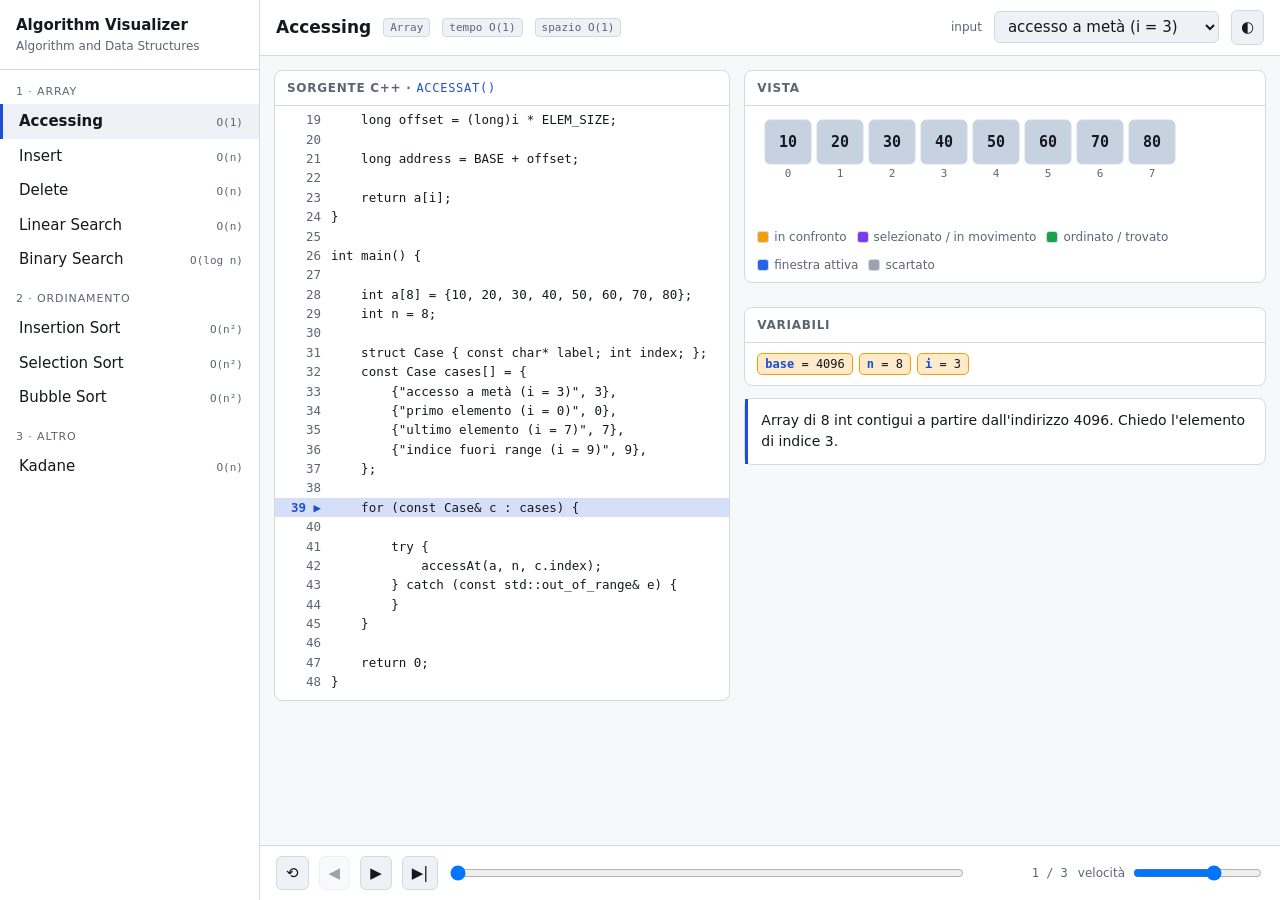
==== scripts/algorithm-visualization/web/index.html @ 58ffaa53 "feat(algo-viz): shell, array renderer and chapters 1-3 Milestone 1 of the algorithm visualizer: a sh" ====
<!DOCTYPE html>
<html lang="it" data-theme="light">
<head>
<meta charset="utf-8">
<meta name="viewport" content="width=device-width, initial-scale=1">
<title>Algorithm Visualizer</title>
<link rel="stylesheet" href="style.css">
</head>
<body>
<div id="app">

  <aside id="catalog">
    <h1>Algorithm Visualizer<small>Algorithm and Data Structures</small></h1>
    <nav id="catalog-list"></nav>
  </aside>

  <main>
    <header id="top">
      <h2 id="algo-name">—</h2>
      <span class="badge" id="badge-chapter"></span>
      <span class="badge" id="badge-time"></span>
      <span class="badge" id="badge-space"></span>
      <span class="spacer"></span>
      <label for="input-select" style="font-size:12px;color:var(--ink-dim)">input</label>
      <select id="input-select"></select>
      <button id="btn-theme" title="tema chiaro / scuro">◐</button>
    </header>

    <div class="cols">
      <section id="code-col" class="card">
        <h3>Sorgente C++ · <span id="fn-header"></span></h3>
        <pre id="code"></pre>
      </section>

      <section id="view-col">
        <div class="card">
          <h3>Vista</h3>
          <div id="primary" class="viewbox"></div>
          <div id="legend"></div>
        </div>
        <div id="panels"></div>
        <div class="card">
          <h3>Variabili</h3>
          <div id="vars"></div>
        </div>
        <div class="card">
          <div id="note"></div>
        </div>
      </section>
    </div>

    <div id="controls">
      <button id="btn-reset" title="reset (R)">⟲</button>
      <button id="btn-back" title="passo indietro (←)">◀</button>
      <button id="btn-play" title="play / pausa (Spazio)">▶</button>
      <button id="btn-fwd" title="passo avanti (→)">▶|</button>
      <input type="range" id="scrub" min="0" max="0" value="0" title="scorri la traccia">
      <span id="step-count">0 / 0</span>
      <label>velocità <input type="range" id="speed" min="0" max="100" value="65"></label>
    </div>
  </main>

</div>

<script src="catalog.js"></script>
<script src="renderers/array.js"></script>
<script src="shell.js"></script>
</body>
</html>
---- scripts/algorithm-visualization/web/style.css ----
/* Algorithm visualizer - vanilla CSS, no external font, no CDN.
   One semantic palette shared by every renderer: "being compared" must look the
   same in an array and in a graph, otherwise the student cannot carry the
   intuition from one chapter to the next. */

:root {
  --bg: #f7f8fa;
  --panel: #ffffff;
  --panel-2: #eef1f5;
  --ink: #14181f;
  --ink-dim: #5c6673;
  --line: #d3d9e0;
  --accent: #1d4ed8;

  --c-compare:  #f59e0b;
  --c-selected: #7c3aed;
  --c-swap:     #db2777;
  --c-sorted:   #16a34a;
  --c-visited:  #0e7490;
  --c-frontier: #2563eb;
  --c-excluded: #9aa3af;
  --c-error:    #dc2626;
  --c-neutral:  #c7d2e0;

  --anim-ms: 300ms;
  --mono: ui-monospace, SFMono-Regular, "SF Mono", Menlo, Consolas, monospace;
}

:root[data-theme="dark"] {
  --bg: #0f1319;
  --panel: #161b23;
  --panel-2: #1e242e;
  --ink: #e8edf4;
  --ink-dim: #9aa6b6;
  --line: #2c3542;
  --accent: #60a5fa;

  --c-compare:  #fbbf24;
  --c-selected: #a78bfa;
  --c-swap:     #f472b6;
  --c-sorted:   #4ade80;
  --c-visited:  #22d3ee;
  --c-frontier: #60a5fa;
  --c-excluded: #4b5563;
  --c-error:    #f87171;
  --c-neutral:  #35404f;
}

* { box-sizing: border-box; }

body {
  margin: 0;
  background: var(--bg);
  color: var(--ink);
  font: 15px/1.5 system-ui, -apple-system, Segoe UI, Roboto, sans-serif;
}

#app { display: flex; min-height: 100vh; }

/* ------------------------------------------------------------- catalog --- */

#catalog {
  width: 260px;
  flex: 0 0 260px;
  background: var(--panel);
  border-right: 1px solid var(--line);
  overflow-y: auto;
  max-height: 100vh;
  position: sticky;
  top: 0;
}
#catalog h1 { font-size: 15px; margin: 0; padding: 14px 16px; border-bottom: 1px solid var(--line); }
#catalog h1 small { display: block; font-weight: 400; color: var(--ink-dim); font-size: 12px; }
.chapter-title {
  font-size: 11px; text-transform: uppercase; letter-spacing: .08em;
  color: var(--ink-dim); padding: 14px 16px 4px;
}
.algo-link {
  display: flex; justify-content: space-between; gap: 8px; align-items: baseline;
  padding: 6px 16px; cursor: pointer; border-left: 3px solid transparent;
}
.algo-link:hover { background: var(--panel-2); }
.algo-link.active { border-left-color: var(--accent); background: var(--panel-2); font-weight: 600; }
.algo-link .cx { font: 11px var(--mono); color: var(--ink-dim); white-space: nowrap; }

/* --------------------------------------------------------------- main ---- */

main { flex: 1; min-width: 0; display: flex; flex-direction: column; }

header#top {
  display: flex; align-items: center; gap: 12px; flex-wrap: wrap;
  padding: 10px 16px; border-bottom: 1px solid var(--line); background: var(--panel);
}
header#top h2 { font-size: 17px; margin: 0; }
.badge {
  font: 11px var(--mono); background: var(--panel-2); color: var(--ink-dim);
  border: 1px solid var(--line); border-radius: 4px; padding: 2px 6px;
}
.spacer { flex: 1; }
select, button {
  font: inherit; color: var(--ink); background: var(--panel-2);
  border: 1px solid var(--line); border-radius: 6px; padding: 5px 9px; cursor: pointer;
}
button:hover:not(:disabled) { border-color: var(--accent); }
button:disabled { opacity: .4; cursor: default; }

.cols { display: flex; gap: 14px; padding: 14px; align-items: flex-start; flex: 1; min-height: 0; }
.cols > section { min-width: 0; }
#code-col { flex: 0 0 46%; }
#view-col { flex: 1; }

/* --------------------------------------------------------------- code ---- */

.card { background: var(--panel); border: 1px solid var(--line); border-radius: 8px; }
.card > h3 {
  margin: 0; font-size: 12px; font-weight: 600; color: var(--ink-dim);
  padding: 8px 12px; border-bottom: 1px solid var(--line);
  text-transform: uppercase; letter-spacing: .06em;
}
#fn-header { font: 12px var(--mono); color: var(--accent); }
#code {
  margin: 0; padding: 8px 0; overflow: auto; max-height: 66vh;
  font: 12.5px/1.55 var(--mono);
}
#code .row { display: flex; padding: 0 10px; white-space: pre; }
#code .gut {
  flex: 0 0 46px; text-align: right; padding-right: 10px;
  color: var(--ink-dim); user-select: none;
}
#code .row.cur { background: color-mix(in srgb, var(--accent) 18%, transparent); }
#code .row.cur .gut { color: var(--accent); font-weight: 700; }
#code .row.cur .gut::after { content: " \25B6"; }

/* ------------------------------------------------------------- panels ---- */

#view-col > * + * { margin-top: 12px; }
.viewbox { padding: 10px 12px; overflow-x: auto; }
.viewbox svg { display: block; max-width: 100%; height: auto; }
#panels { display: flex; flex-wrap: wrap; gap: 12px; }
#panels .card { flex: 1 1 300px; }

#legend { display: flex; flex-wrap: wrap; gap: 10px; padding: 8px 12px; font-size: 12px; color: var(--ink-dim); }
#legend span { display: inline-flex; align-items: center; gap: 5px; }
#legend i { width: 12px; height: 12px; border-radius: 3px; display: inline-block; border: 1px solid var(--line); }

#vars { display: flex; flex-wrap: wrap; gap: 6px; padding: 10px 12px; }
.var { font: 12px var(--mono); background: var(--panel-2); border: 1px solid var(--line);
       border-radius: 5px; padding: 3px 7px; }
.var b { color: var(--accent); font-weight: 600; }
.var.changed { border-color: var(--c-compare); background: color-mix(in srgb, var(--c-compare) 22%, transparent); }
.counter { font: 12px var(--mono); color: var(--ink-dim); }

#note {
  padding: 11px 13px; font-size: 14px; line-height: 1.55;
  border-left: 3px solid var(--accent);
}

/* ----------------------------------------------------------- controls ---- */

#controls {
  position: sticky; bottom: 0; display: flex; align-items: center; gap: 10px;
  padding: 10px 16px; border-top: 1px solid var(--line); background: var(--panel);
  flex-wrap: wrap;
}
#scrub { flex: 1; min-width: 160px; }
#controls label { font-size: 12px; color: var(--ink-dim); display: flex; align-items: center; gap: 6px; }
#step-count { font: 12px var(--mono); color: var(--ink-dim); min-width: 92px; text-align: right; }

/* --------------------------------------------------------------- svg ----- */

.no-anim *, .no-anim { transition: none !important; }

.cell rect { fill: var(--c-neutral); stroke: var(--line); stroke-width: 1; }
.cell text.v { fill: var(--ink); font: 600 15px var(--mono); }
.cell text.i { fill: var(--ink-dim); font: 11px var(--mono); }
.cell { transition: transform var(--anim-ms) ease; }

.cell.cmp rect     { fill: var(--c-compare); }
.cell.sel rect     { fill: var(--c-selected); }
.cell.sel text.v,
.cell.cmp text.v,
.cell.found text.v,
.cell.err text.v   { fill: #fff; }
.cell.found rect   { fill: var(--c-sorted); }
.cell.err rect     { fill: var(--c-error); }
.cell.hole rect    { fill: none; stroke-dasharray: 4 3; stroke: var(--ink-dim); }
.cell.hole text.v  { opacity: 0; }
.cell.excluded rect { fill: var(--c-excluded); opacity: .45; }
.cell.excluded text.v { opacity: .5; }
.cell.empty rect   { fill: none; stroke-dasharray: 3 3; stroke: var(--line); }
.cell.empty text.v { opacity: 0; }

.region { rx: 6; }
.region.sorted   { fill: var(--c-sorted);   opacity: .16; }
.region.window   { fill: var(--c-frontier); opacity: .16; }
.region.excluded { fill: var(--c-excluded); opacity: .20; }
.region.active   { fill: var(--c-selected); opacity: .14; }
.region.empty, .region.hole { fill: none; }

.mark { transition: transform var(--anim-ms) ease, opacity 150ms linear; }
.mark path { fill: var(--accent); }
.mark text { fill: var(--accent); font: 600 11px var(--mono); text-anchor: middle; }

.lifted rect { fill: var(--c-selected); stroke: var(--line); }
.lifted text { fill: #fff; font: 600 14px var(--mono); text-anchor: middle; }
.lifted .lbl { fill: var(--ink-dim); font: 11px var(--mono); }
.lifted.cmp rect { fill: var(--c-compare); }

@keyframes pulse { 0%,100% { opacity: 1 } 50% { opacity: .45 } }
.pulse { animation: pulse calc(var(--anim-ms) * 0.9) ease-in-out 2; }

@media (max-width: 1000px) {
  #app { flex-direction: column; }
  #catalog { width: auto; flex: none; max-height: 200px; position: static; border-right: 0; border-bottom: 1px solid var(--line); }
  .cols { flex-direction: column; }
  #code-col { flex: none; width: 100%; }
}
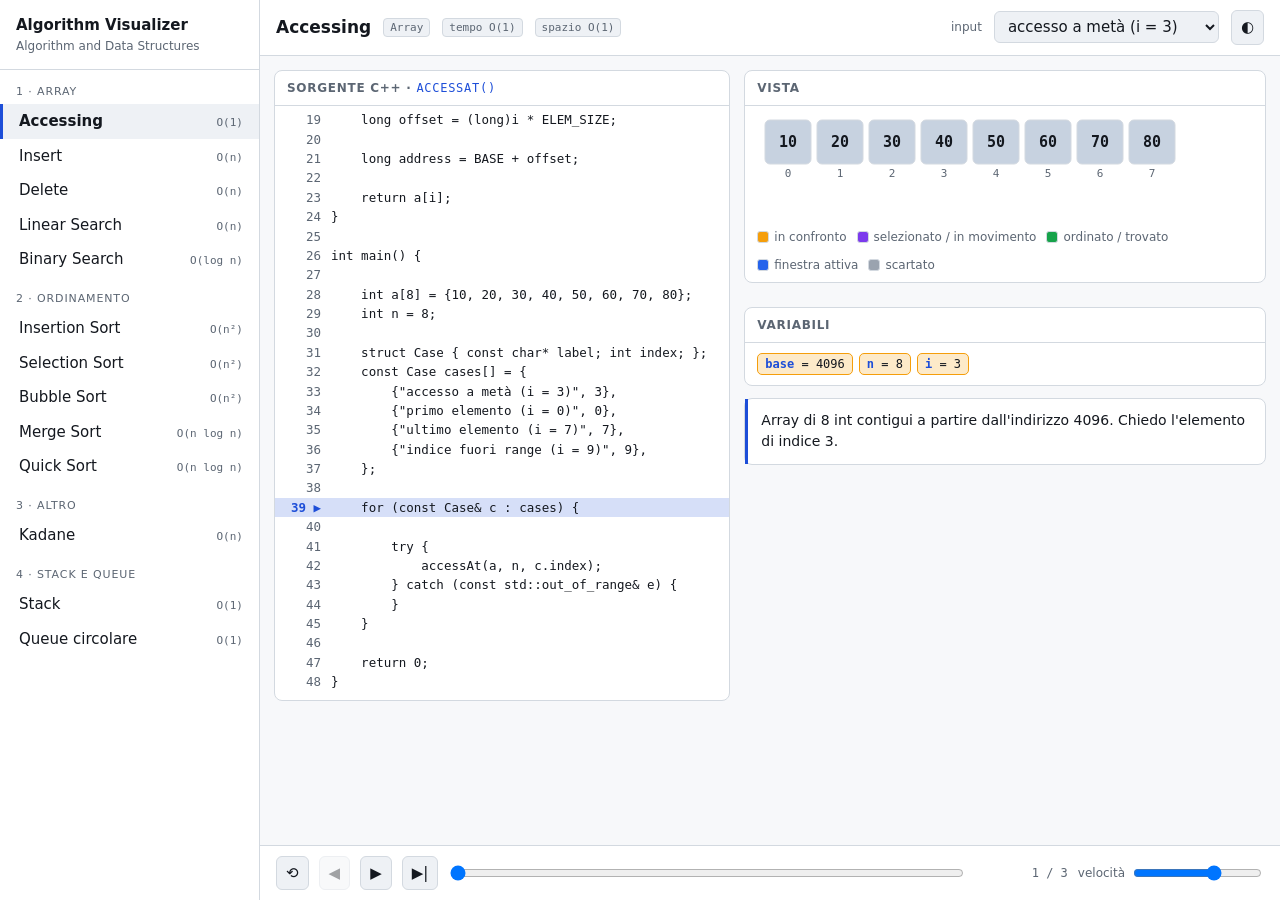
==== commit 5e8d01ec: "feat(algo-viz): stack, queue and callstack renderers Milestone 2. Adds the three renderers and the f" ====
--- a/scripts/algorithm-visualization/web/index.html
+++ b/scripts/algorithm-visualization/web/index.html
@@ -64,6 +64,9 @@
 
 <script src="catalog.js"></script>
 <script src="renderers/array.js"></script>
+<script src="renderers/stack.js"></script>
+<script src="renderers/queue.js"></script>
+<script src="renderers/callstack.js"></script>
 <script src="shell.js"></script>
 </body>
 </html>
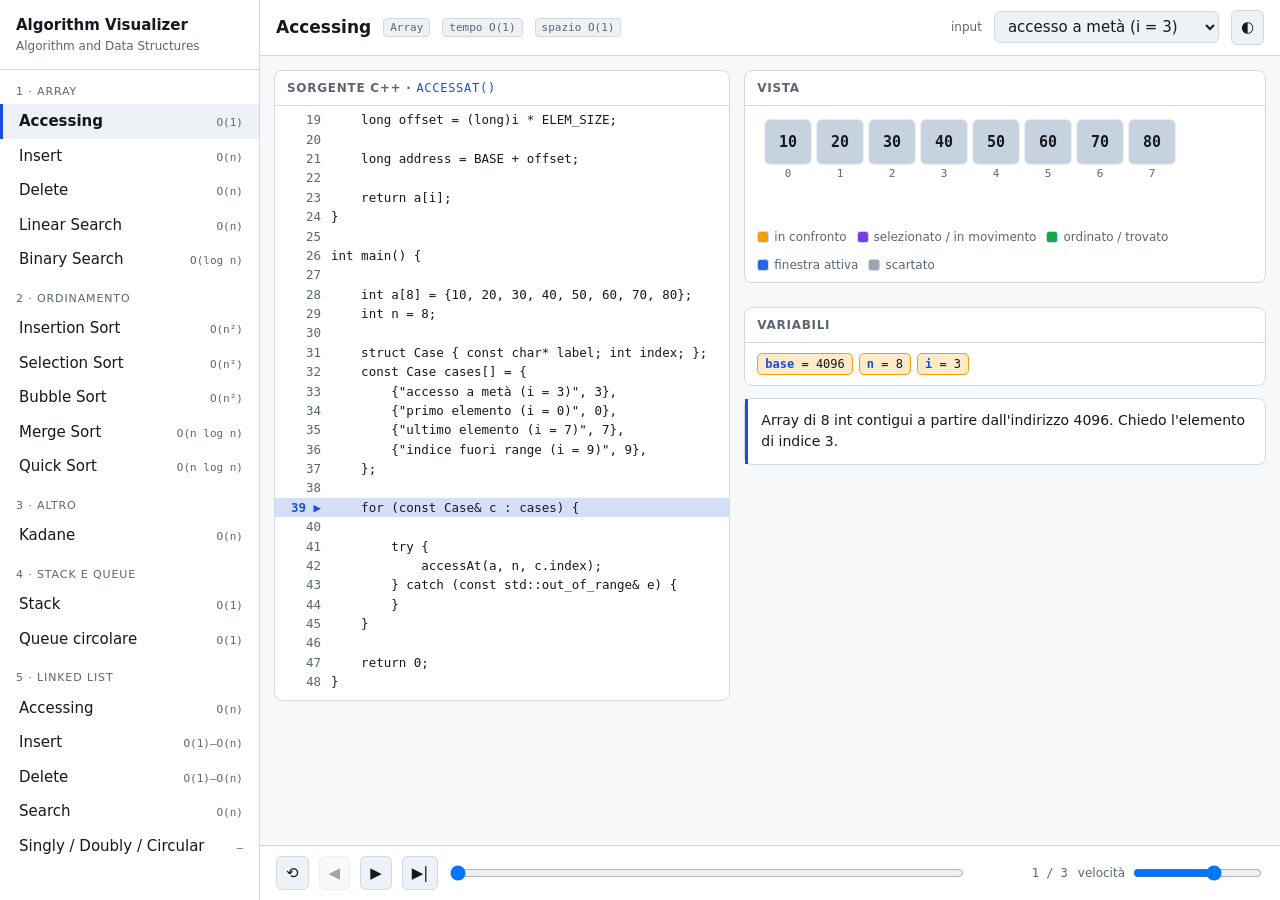
==== commit 253f8a6e: "feat(algo-viz): linkedlist renderer and the linked list chapter Milestone 3. Nodes are drawn as [dat" ====
--- a/scripts/algorithm-visualization/web/index.html
+++ b/scripts/algorithm-visualization/web/index.html
@@ -67,6 +67,7 @@
 <script src="renderers/stack.js"></script>
 <script src="renderers/queue.js"></script>
 <script src="renderers/callstack.js"></script>
+<script src="renderers/linkedlist.js"></script>
 <script src="shell.js"></script>
 </body>
 </html>
--- a/scripts/algorithm-visualization/web/style.css
+++ b/scripts/algorithm-visualization/web/style.css
@@ -215,3 +215,22 @@
   .cols { flex-direction: column; }
   #code-col { flex: none; width: 100%; }
 }
+
+/* ------------------------------------------------------- linked list ----- */
+
+.lnode { transition: transform var(--anim-ms) ease; }
+.lnode rect.box { fill: var(--c-neutral); stroke: var(--line); stroke-width: 1; }
+.lnode line.sep { stroke: var(--line); stroke-width: 1; }
+.lnode text.v { fill: var(--ink); font: 600 14px var(--mono); }
+.lnode text.p { fill: var(--ink-dim); font: 12px var(--mono); }
+.lnode.cursor rect.box { fill: var(--c-selected); }
+.lnode.cursor text.v { fill: #fff; }
+.lnode.new rect.box { fill: var(--c-frontier); }
+.lnode.new text.v, .lnode.new text.p { fill: #fff; }
+.lnode.orphan rect.box { fill: none; stroke: var(--c-error); stroke-dasharray: 4 3; }
+.lnode.orphan text.v { fill: var(--c-error); }
+
+.lledge { stroke: var(--ink-dim); stroke-width: 1.6; fill: none; }
+.lledge.hot { stroke: var(--c-selected); stroke-width: 2.4; }
+.lledge.dead { stroke: var(--c-error); stroke-dasharray: 4 3; }
+.lledge.back { stroke: var(--c-visited); stroke-width: 1.2; stroke-dasharray: 3 3; }
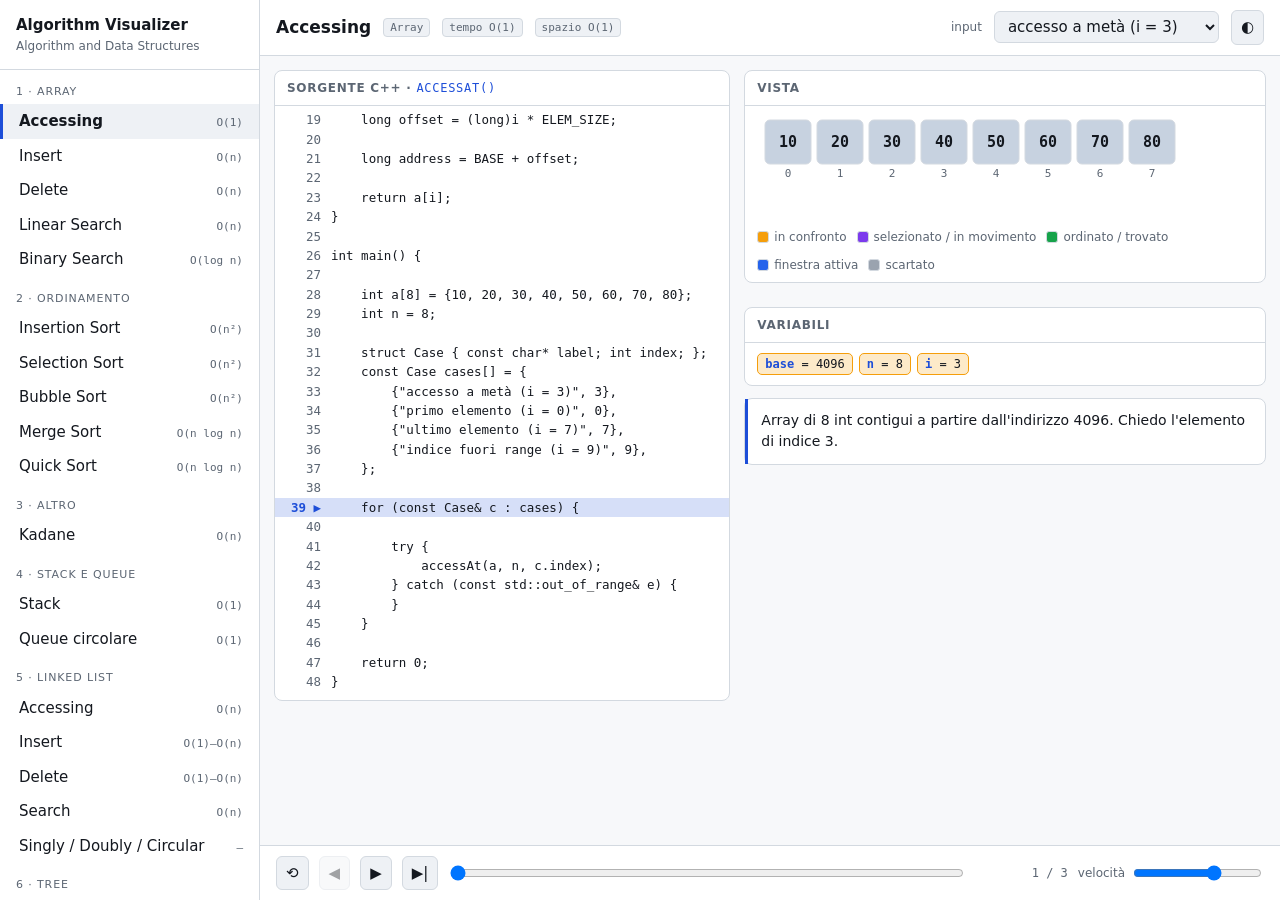
==== commit 5a703210: "feat(algo-viz): tree renderer, traversals and BST Milestone 4. Binary and n-ary trees laid out by le" ====
--- a/scripts/algorithm-visualization/web/index.html
+++ b/scripts/algorithm-visualization/web/index.html
@@ -68,6 +68,7 @@
 <script src="renderers/queue.js"></script>
 <script src="renderers/callstack.js"></script>
 <script src="renderers/linkedlist.js"></script>
+<script src="renderers/tree.js"></script>
 <script src="shell.js"></script>
 </body>
 </html>
--- a/scripts/algorithm-visualization/web/style.css
+++ b/scripts/algorithm-visualization/web/style.css
@@ -234,3 +234,23 @@
 .lledge.hot { stroke: var(--c-selected); stroke-width: 2.4; }
 .lledge.dead { stroke: var(--c-error); stroke-dasharray: 4 3; }
 .lledge.back { stroke: var(--c-visited); stroke-width: 1.2; stroke-dasharray: 3 3; }
+
+/* -------------------------------------------------------------- tree ---- */
+
+.tnode circle { fill: var(--c-neutral); stroke: var(--line); stroke-width: 1.5; }
+.tnode text { fill: var(--ink); font: 600 13px var(--mono); }
+.tnode text.tlabel { fill: var(--ink-dim); font: 10px var(--mono); }
+.tnode.current circle { fill: var(--c-selected); }
+.tnode.path circle    { fill: var(--c-frontier); }
+.tnode.visited circle { fill: var(--c-visited); }
+.tnode.found circle   { fill: var(--c-sorted); }
+.tnode.moved circle   { fill: var(--c-compare); }
+.tnode.doomed circle  { fill: var(--c-error); }
+.tnode.current text, .tnode.path text, .tnode.visited text,
+.tnode.found text, .tnode.doomed text { fill: #fff; }
+.tnode.pruned circle  { fill: var(--c-excluded); opacity: .35; }
+.tnode.pruned text    { opacity: .45; }
+
+.tedge { stroke: var(--ink-dim); stroke-width: 1.6; }
+.tedge.path { stroke: var(--c-frontier); stroke-width: 2.6; }
+.tedge.pruned { stroke: var(--c-excluded); opacity: .35; stroke-dasharray: 4 3; }
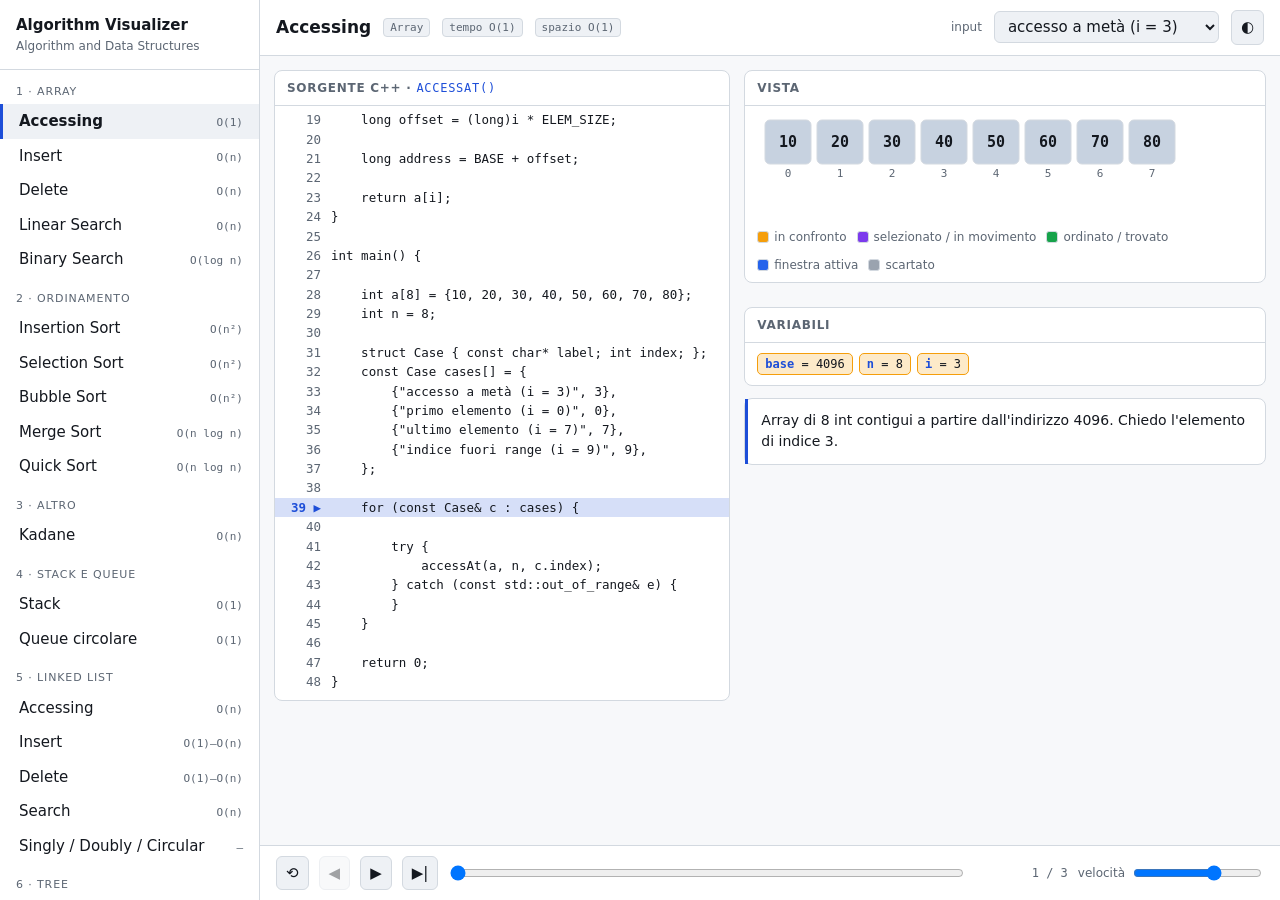
==== commit 5e3adcff: "feat(algo-viz): gantt renderer and the four schedulers Milestone 9. The book gives no code for this " ====
--- a/scripts/algorithm-visualization/web/index.html
+++ b/scripts/algorithm-visualization/web/index.html
@@ -69,6 +69,10 @@
 <script src="renderers/callstack.js"></script>
 <script src="renderers/linkedlist.js"></script>
 <script src="renderers/tree.js"></script>
+<script src="renderers/graph.js"></script>
+<script src="renderers/table.js"></script>
+<script src="renderers/matrix.js"></script>
+<script src="renderers/gantt.js"></script>
 <script src="shell.js"></script>
 </body>
 </html>
--- a/scripts/algorithm-visualization/web/style.css
+++ b/scripts/algorithm-visualization/web/style.css
@@ -254,3 +254,53 @@
 .tedge { stroke: var(--ink-dim); stroke-width: 1.6; }
 .tedge.path { stroke: var(--c-frontier); stroke-width: 2.6; }
 .tedge.pruned { stroke: var(--c-excluded); opacity: .35; stroke-dasharray: 4 3; }
+
+/* ------------------------------------------------------- graph / table --- */
+
+.gnode circle { fill: var(--c-neutral); stroke: var(--line); stroke-width: 1.5; }
+.gnode text { fill: var(--ink); font: 600 13px var(--mono); }
+.gnode text.glabel-node { fill: var(--ink-dim); font: 10px var(--mono); }
+.gnode.frontier circle { fill: var(--c-frontier); }
+.gnode.visited circle  { fill: var(--c-visited); }
+.gnode.current circle  { fill: var(--c-selected); }
+.gnode.path circle     { fill: var(--c-sorted); }
+.gnode.frontier text, .gnode.visited text, .gnode.current text, .gnode.path text { fill: #fff; }
+.gnode.excluded circle { fill: var(--c-excluded); opacity: .4; }
+
+.gedge { stroke: var(--ink-dim); stroke-width: 1.8; }
+.gedge.current, .gedge.path { stroke: var(--c-selected); stroke-width: 3; }
+.gedge.accepted { stroke: var(--c-sorted); stroke-width: 3; }
+.gedge.rejected { stroke: var(--c-error); stroke-dasharray: 4 3; }
+.gedge.excluded { stroke: var(--c-excluded); opacity: .4; }
+.gedge.seekable { cursor: pointer; }
+.gedge.seekable:hover { stroke: var(--c-compare); stroke-width: 3.4; }
+text.glabel { fill: var(--ink-dim); font: 600 11px var(--mono); }
+text.glabel.current, text.glabel.path { fill: var(--c-selected); }
+text.glabel.accepted { fill: var(--c-sorted); }
+
+.tablebox table, .matrixbox table { border-collapse: collapse; font: 12px var(--mono); }
+.tablebox.compact table, .matrixbox.compact table { font-size: 11px; }
+.tablebox th, .tablebox td, .matrixbox th, .matrixbox td {
+  border: 1px solid var(--line); padding: 3px 8px; text-align: center; min-width: 34px;
+}
+.tablebox th, .matrixbox th { color: var(--ink-dim); background: var(--panel-2); font-weight: 600; }
+.tablebox td.changed, .matrixbox td.changed {
+  background: color-mix(in srgb, var(--c-compare) 35%, transparent);
+  animation: pulse calc(var(--anim-ms) * 0.9) ease-in-out 2;
+}
+.matrixbox th.hl { color: var(--c-frontier); }
+.matrixbox td.hl { background: color-mix(in srgb, var(--c-frontier) 16%, transparent); }
+.matrixbox td.cell {
+  outline: 2px solid var(--c-selected); outline-offset: -2px;
+  background: color-mix(in srgb, var(--c-selected) 22%, transparent);
+}
+
+/* -------------------------------------------------------------- gantt --- */
+
+.gantt-block { stroke: var(--line); stroke-width: 1; }
+.gantt-block.idle { stroke-dasharray: 3 3; stroke: var(--ink-dim); }
+text.gantt-label { fill: #fff; font: 600 12px var(--mono); }
+text.gantt-tick { fill: var(--ink-dim); font: 10px var(--mono); }
+.gantt-now { stroke: var(--c-selected); stroke-width: 2; }
+.tablebox td.avg { color: var(--c-selected); font-weight: 700; }
+.gantt-ready { margin-top: 6px; font: 12px var(--mono); color: var(--ink-dim); }
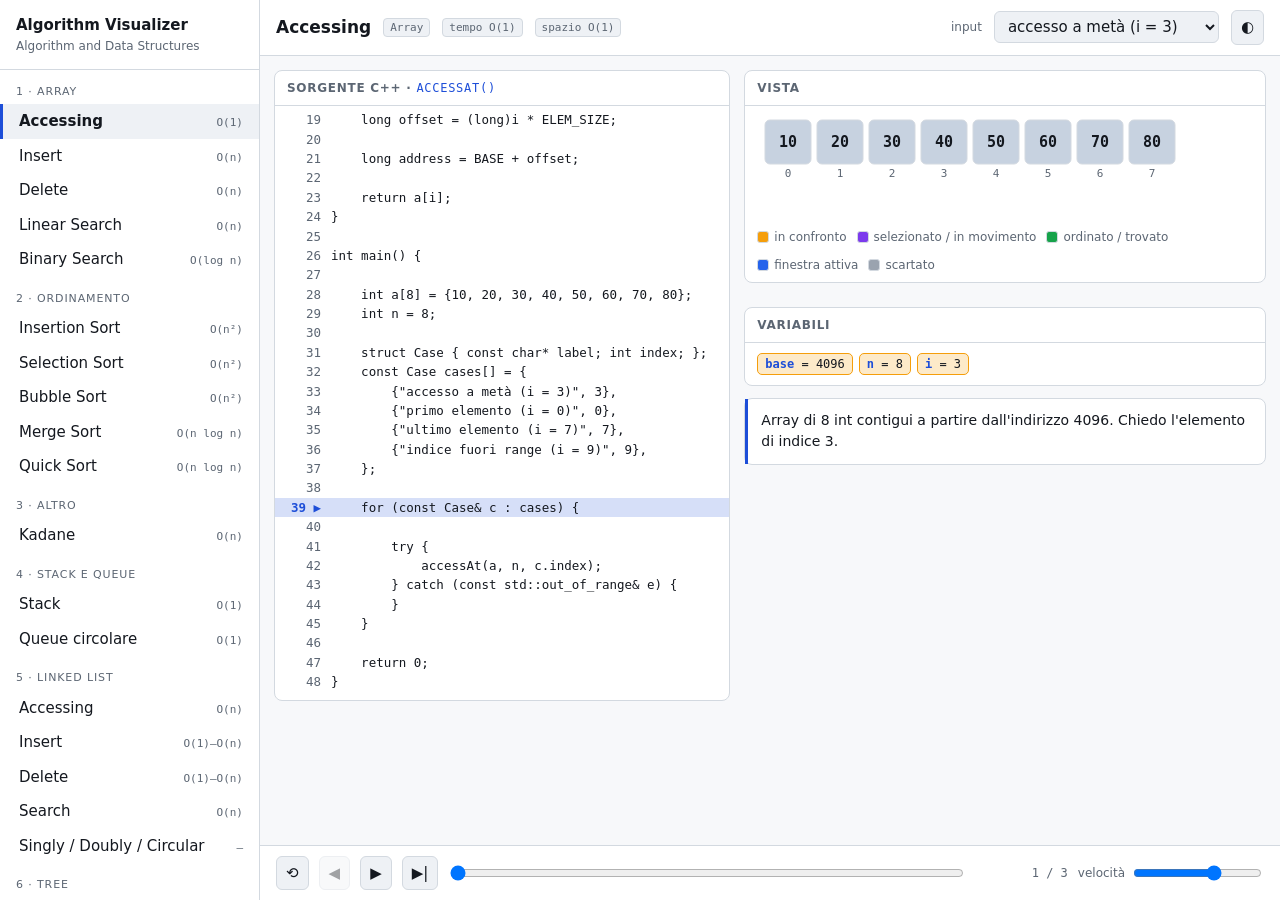
==== commit f7708f83: "feat(algo-viz): threads renderer and the synchronization chapter Milestone 10, and the chapter this " ====
--- a/scripts/algorithm-visualization/web/index.html
+++ b/scripts/algorithm-visualization/web/index.html
@@ -73,6 +73,7 @@
 <script src="renderers/table.js"></script>
 <script src="renderers/matrix.js"></script>
 <script src="renderers/gantt.js"></script>
+<script src="renderers/threads.js"></script>
 <script src="shell.js"></script>
 </body>
 </html>
--- a/scripts/algorithm-visualization/web/style.css
+++ b/scripts/algorithm-visualization/web/style.css
@@ -304,3 +304,34 @@
 .gantt-now { stroke: var(--c-selected); stroke-width: 2; }
 .tablebox td.avg { color: var(--c-selected); font-weight: 700; }
 .gantt-ready { margin-top: 6px; font: 12px var(--mono); color: var(--ink-dim); }
+
+/* ------------------------------------------------------------ threads --- */
+
+.threads { display: flex; flex-direction: column; gap: 10px; }
+.thr-grid { display: flex; gap: 10px; flex-wrap: wrap; }
+.thr-col { flex: 1 1 240px; border: 1px solid var(--line); border-radius: 6px; overflow: hidden; }
+.thr-col.done { opacity: .55; }
+.thr-head {
+  font: 600 12px var(--mono); padding: 5px 9px; background: var(--panel-2);
+  border-bottom: 1px solid var(--line); color: var(--ink-dim);
+}
+.thr-col.running .thr-head { color: var(--c-frontier); }
+.thr-col.blocked .thr-head { color: var(--c-excluded); }
+.thr-code { font: 12px/1.6 var(--mono); padding: 4px 0; }
+.threads.compact .thr-code { font-size: 11px; }
+.thr-line { padding: 0 9px; white-space: pre; border-left: 3px solid transparent; }
+.thr-line.current   { background: color-mix(in srgb, var(--c-frontier) 26%, transparent); border-left-color: var(--c-frontier); }
+.thr-line.critical  { background: color-mix(in srgb, var(--c-sorted) 26%, transparent);   border-left-color: var(--c-sorted); }
+.thr-line.waiting   { background: color-mix(in srgb, var(--c-compare) 22%, transparent);  border-left-color: var(--c-compare); }
+.thr-line.blocked   { background: color-mix(in srgb, var(--c-excluded) 30%, transparent); border-left-color: var(--c-excluded); }
+.thr-line.violated  { background: color-mix(in srgb, var(--c-error) 34%, transparent);    border-left-color: var(--c-error); font-weight: 700; }
+
+.thr-banner {
+  padding: 7px 10px; border-radius: 6px; font-size: 13px; font-weight: 600;
+  background: color-mix(in srgb, var(--c-error) 22%, transparent);
+  border: 1px solid var(--c-error); color: var(--ink);
+}
+.thr-shared, .thr-blocked { display: flex; flex-wrap: wrap; gap: 6px; align-items: center; }
+.thr-label { font-size: 11px; text-transform: uppercase; letter-spacing: .06em; color: var(--ink-dim); }
+.thr-none { font: 12px var(--mono); color: var(--ink-dim); }
+.var.blocked { border-color: var(--c-excluded); color: var(--ink-dim); }
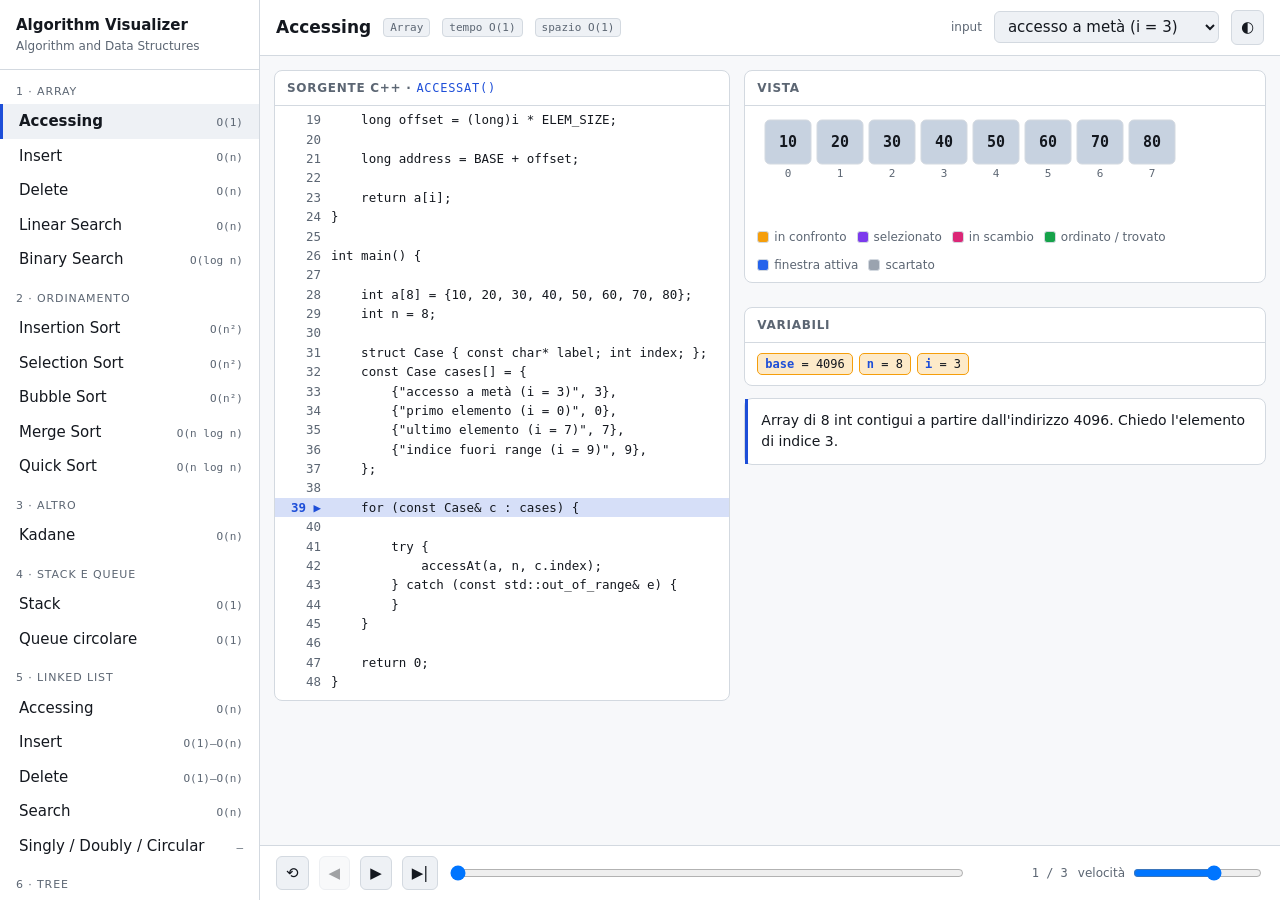
==== commit 3651f3ba: "docs(algo-viz): README, catalogue and final polish Milestone 11. Full README covering what it is, ho" ====
--- a/scripts/algorithm-visualization/web/index.html
+++ b/scripts/algorithm-visualization/web/index.html
@@ -39,7 +39,7 @@
           <div id="legend"></div>
         </div>
         <div id="panels"></div>
-        <div class="card">
+        <div class="card" id="vars-card">
           <h3>Variabili</h3>
           <div id="vars"></div>
         </div>
--- a/scripts/algorithm-visualization/web/style.css
+++ b/scripts/algorithm-visualization/web/style.css
@@ -177,6 +177,8 @@
 
 .cell.cmp rect     { fill: var(--c-compare); }
 .cell.sel rect     { fill: var(--c-selected); }
+.cell.swap rect    { fill: var(--c-swap); }
+.cell.swap text.v  { fill: #fff; }
 .cell.sel text.v,
 .cell.cmp text.v,
 .cell.found text.v,
@@ -244,7 +246,7 @@
 .tnode.path circle    { fill: var(--c-frontier); }
 .tnode.visited circle { fill: var(--c-visited); }
 .tnode.found circle   { fill: var(--c-sorted); }
-.tnode.moved circle   { fill: var(--c-compare); }
+.tnode.moved circle   { fill: var(--c-swap); }
 .tnode.doomed circle  { fill: var(--c-error); }
 .tnode.current text, .tnode.path text, .tnode.visited text,
 .tnode.found text, .tnode.doomed text { fill: #fff; }
